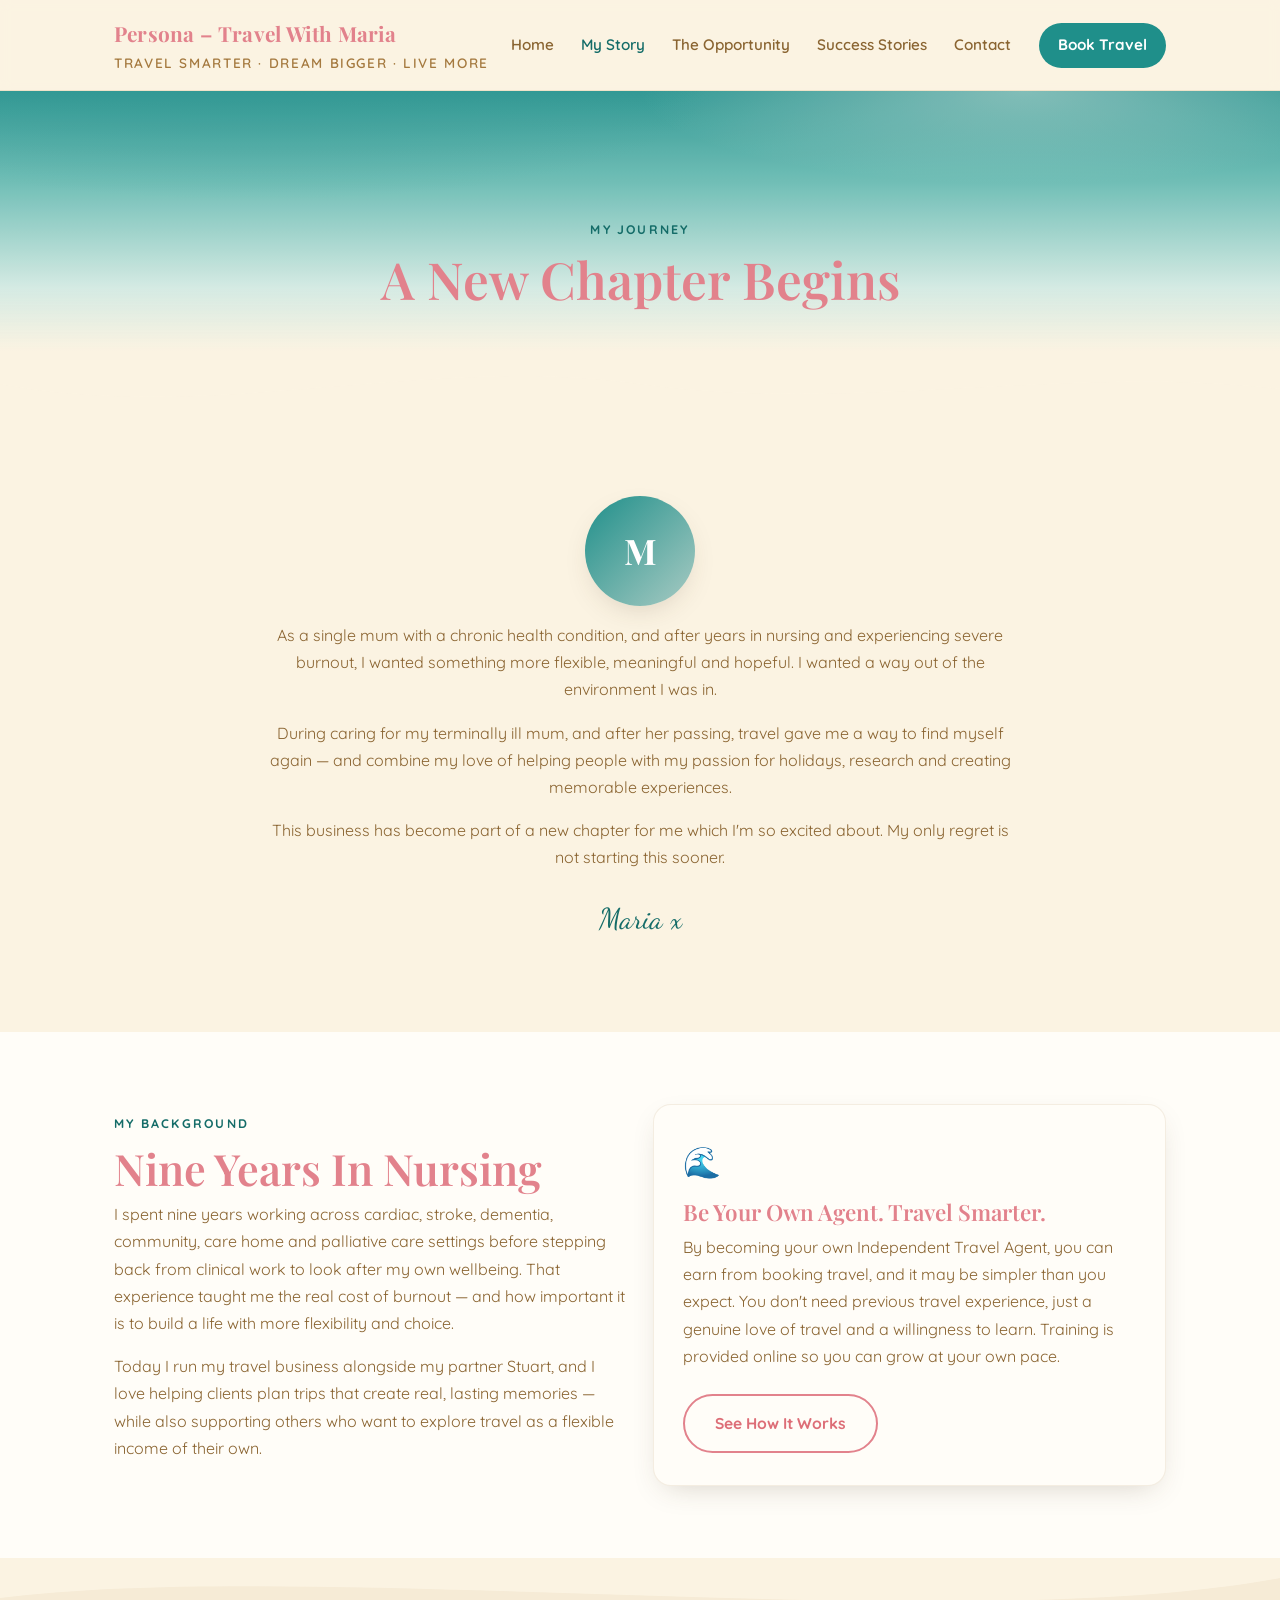
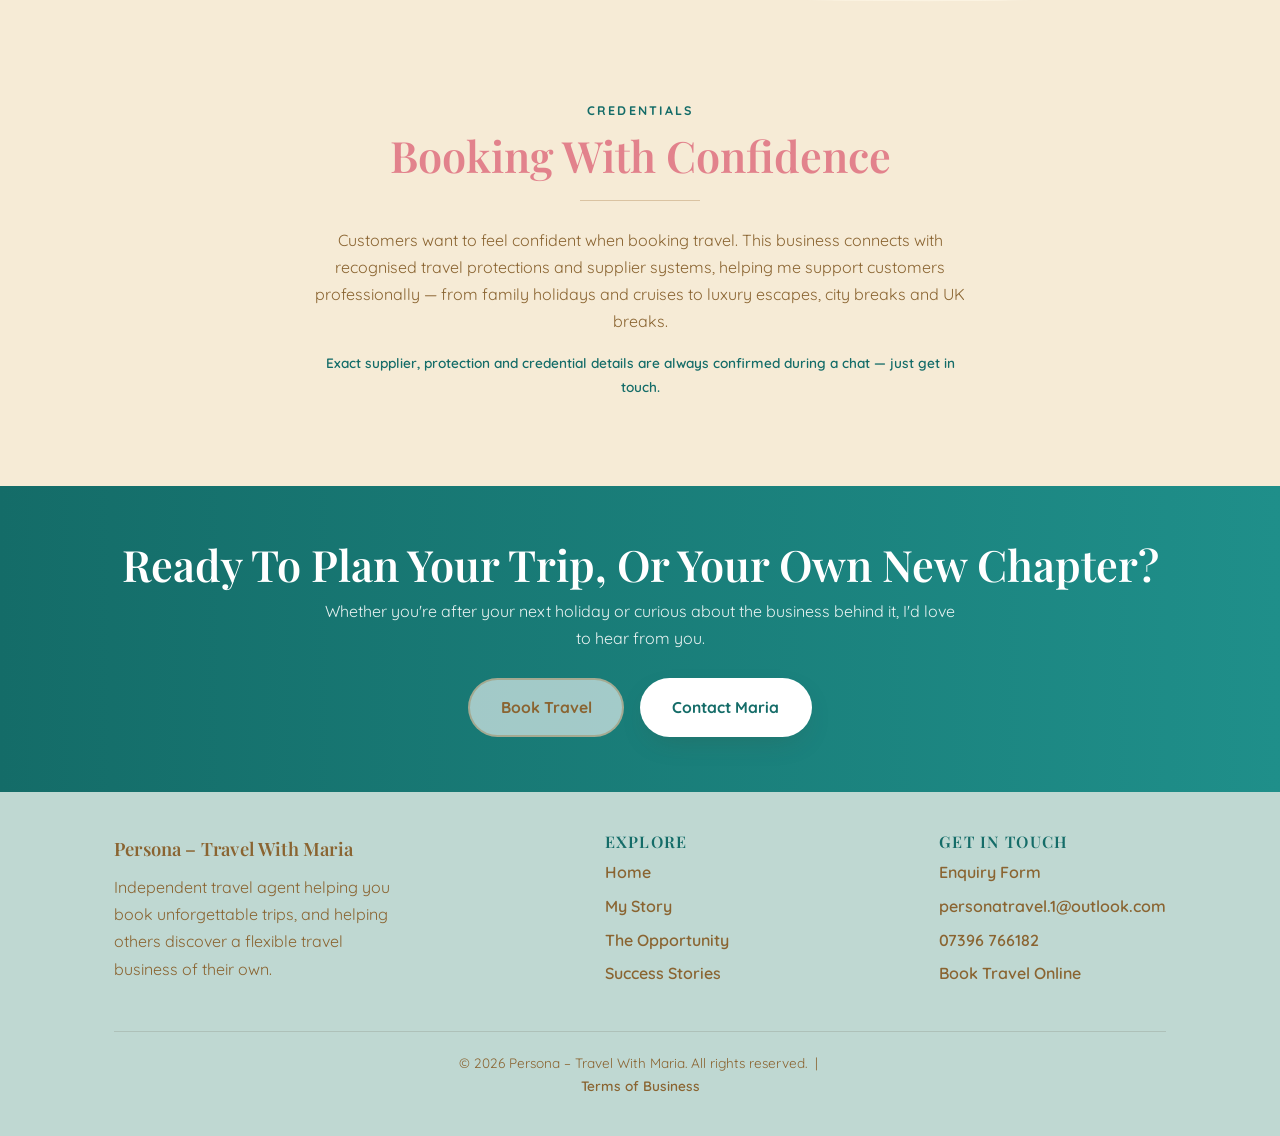
==== about.html @ ccc2c07b "Add files via upload" ====
<!DOCTYPE html>
<html lang="en">
<head>
<meta charset="UTF-8">
<meta name="viewport" content="width=device-width, initial-scale=1.0">
<title>My Story | Persona – Travel With Maria</title>
<meta name="description" content="From nursing and burnout to building a flexible travel business — read Maria's journey.">
<link rel="stylesheet" href="style.css">
</head>
<body>

<header class="site-header">
  <div class="nav-wrap">
    <a href="index.html" class="brand">Persona – Travel With Maria<span>Travel Smarter · Dream Bigger · Live More</span></a>
    <button class="nav-toggle" aria-label="Menu" onclick="document.querySelector('.main-nav').classList.toggle('open')">☰</button>
    <nav class="main-nav">
      <a href="index.html">Home</a>
      <a href="about.html" class="active">My Story</a>
      <a href="opportunity.html">The Opportunity</a>
      <a href="success-stories.html">Success Stories</a>
      <a href="contact.html">Contact</a>
      <a href="https://personatravelwithmaria.inteletravel.uk" target="_blank" rel="noopener" class="cta-link">Book Travel</a>
    </nav>
  </div>
</header>

<section class="hero" style="padding-bottom:2.5rem;">
  <div class="container hero-inner">
    <span class="eyebrow">My Journey</span>
    <h1 style="font-size:clamp(2.2rem,4.5vw,3.2rem);">A New Chapter Begins</h1>
  </div>
</section>

<div class="wave" aria-hidden="true">
  <svg viewBox="0 0 1200 70" preserveAspectRatio="none"><path d="M0,30 C200,70 400,0 600,30 C800,60 1000,10 1200,35 L1200,70 L0,70 Z" fill="#fbf3e2"/></svg>
</div>

<section class="section cream">
  <div class="container" style="max-width:800px;">
    <div class="avatar" style="width:110px;height:110px;font-size:2.2rem;">M</div>
    <p style="text-align:center;">As a single mum with a chronic health condition, and after years in nursing and experiencing severe burnout, I wanted something more flexible, meaningful and hopeful. I wanted a way out of the environment I was in.</p>
    <p style="text-align:center;">During caring for my terminally ill mum, and after her passing, travel gave me a way to find myself again — and combine my love of helping people with my passion for holidays, research and creating memorable experiences.</p>
    <p style="text-align:center;">This business has become part of a new chapter for me which I'm so excited about. My only regret is not starting this sooner.</p>
    <p class="script center" style="font-size:1.8rem;margin-top:1.5rem;">Maria x</p>
  </div>
</section>

<section class="section white">
  <div class="container">
    <div class="grid cols-2" style="align-items:center;">
      <div>
        <span class="eyebrow">My Background</span>
        <h2>Nine Years In Nursing</h2>
        <p>I spent nine years working across cardiac, stroke, dementia, community, care home and palliative care settings before stepping back from clinical work to look after my own wellbeing. That experience taught me the real cost of burnout — and how important it is to build a life with more flexibility and choice.</p>
        <p>Today I run my travel business alongside my partner Stuart, and I love helping clients plan trips that create real, lasting memories — while also supporting others who want to explore travel as a flexible income of their own.</p>
      </div>
      <div class="card">
        <span class="icon">🌊</span>
        <h3>Be Your Own Agent. Travel Smarter.</h3>
        <p>By becoming your own Independent Travel Agent, you can earn from booking travel, and it may be simpler than you expect. You don't need previous travel experience, just a genuine love of travel and a willingness to learn. Training is provided online so you can grow at your own pace.</p>
        <a href="opportunity.html" class="btn btn-outline" style="margin-top:.5rem;">See How It Works</a>
      </div>
    </div>
  </div>
</section>

<div class="wave" aria-hidden="true">
  <svg viewBox="0 0 1200 70" preserveAspectRatio="none"><path d="M0,40 C300,0 900,80 1200,20 L1200,70 L0,70 Z" fill="#f6ebd6"/></svg>
</div>

<section class="section soft">
  <div class="container center" style="max-width:700px;">
    <span class="eyebrow">Credentials</span>
    <h2>Booking With Confidence</h2>
    <hr class="divider">
    <p>Customers want to feel confident when booking travel. This business connects with recognised travel protections and supplier systems, helping me support customers professionally — from family holidays and cruises to luxury escapes, city breaks and UK breaks.</p>
    <p style="font-size:.85rem;color:var(--teal-deep);font-weight:600;">Exact supplier, protection and credential details are always confirmed during a chat — just get in touch.</p>
  </div>
</section>

<section class="strip">
  <h2>Ready To Plan Your Trip, Or Your Own New Chapter?</h2>
  <p>Whether you're after your next holiday or curious about the business behind it, I'd love to hear from you.</p>
  <div class="button-row">
    <a href="https://personatravelwithmaria.inteletravel.uk" target="_blank" rel="noopener" class="btn btn-ghost">Book Travel</a>
    <a href="contact.html" class="btn btn-primary" style="background:#fff;color:var(--teal-deep);">Contact Maria</a>
  </div>
</section>

<footer class="site-footer">
  <div class="container">
    <div class="foot-grid">
      <div>
        <a href="index.html" class="brand" style="font-size:1.15rem;">Persona – Travel With Maria</a>
        <p style="margin-top:.6rem;max-width:280px;">Independent travel agent helping you book unforgettable trips, and helping others discover a flexible travel business of their own.</p>
      </div>
      <div>
        <h4>Explore</h4>
        <a href="index.html">Home</a>
        <a href="about.html">My Story</a>
        <a href="opportunity.html">The Opportunity</a>
        <a href="success-stories.html">Success Stories</a>
      </div>
      <div>
        <h4>Get In Touch</h4>
        <a href="contact.html">Enquiry Form</a>
        <a href="mailto:personatravel.1@outlook.com">personatravel.1@outlook.com</a>
        <a href="tel:+447396766182">07396 766182</a>
        <a href="https://personatravelwithmaria.inteletravel.uk" target="_blank" rel="noopener">Book Travel Online</a>
      </div>
    </div>
    <div class="foot-bottom">
      &copy; <span id="year"></span> Persona – Travel With Maria. All rights reserved. &nbsp;|&nbsp; <a href="terms.html">Terms of Business</a>
    </div>
  </div>
</footer>
<script>document.getElementById('year').textContent = new Date().getFullYear();</script>
</body>
</html>
---- style.css ----
/* ============================================
   Persona – Travel With Maria
   Shared stylesheet
   ============================================ */

@import url('https://fonts.googleapis.com/css2?family=Playfair+Display:ital,wght@0,500;0,600;0,700;1,500&family=Quicksand:wght@400;500;600;700&family=Dancing+Script:wght@600;700&display=swap');

:root{
  --cream: #fbf3e2;
  --cream-soft: #f6ebd6;
  --white: #fffdf8;
  --coral: #e2828c;
  --coral-deep: #dd6e77;
  --gold: #a5793f;
  --gold-dark: #8a6431;
  --sage: #bfd8d2;
  --sage-deep: #a9cbc3;
  --teal: #1f8f8a;
  --teal-deep: #146c68;
  --ink: #4a3c29;
  --shadow: 0 10px 30px -12px rgba(74,60,41,0.25);
  --radius: 18px;
}

*{ box-sizing: border-box; }

html{ scroll-behavior: smooth; }

body{
  margin: 0;
  font-family: 'Quicksand', sans-serif;
  color: var(--ink);
  background: var(--cream);
  line-height: 1.7;
  -webkit-font-smoothing: antialiased;
}

h1,h2,h3,h4{
  font-family: 'Playfair Display', serif;
  color: var(--coral);
  font-weight: 600;
  margin: 0 0 .5rem;
  line-height: 1.15;
}

h1{ font-size: clamp(2.4rem, 5vw, 4rem); }
h2{ font-size: clamp(1.9rem, 4vw, 2.7rem); }
h3{ font-size: 1.4rem; }

p{ margin: 0 0 1rem; color: var(--gold-dark); }

a{ color: inherit; }

.script{
  font-family: 'Dancing Script', cursive;
  color: var(--teal-deep);
}

.eyebrow{
  text-transform: uppercase;
  letter-spacing: .18em;
  font-size: .78rem;
  font-weight: 700;
  color: var(--teal-deep);
  display: block;
  margin-bottom: .6rem;
}

.container{
  max-width: 1100px;
  margin: 0 auto;
  padding: 0 1.5rem;
}

.section{
  padding: 4.5rem 0;
}
.section.tight{ padding: 3rem 0; }
.section.cream{ background: var(--cream); }
.section.soft{ background: var(--cream-soft); }
.section.white{ background: var(--white); }

.center{ text-align: center; }

.divider{
  border: none;
  border-top: 1px solid rgba(165,121,63,0.35);
  width: 120px;
  margin: 1.2rem auto 1.6rem;
  position: relative;
}
.divider.left{ margin-left: 0; }
.divider::after{
  content: "✦";
  position: absolute;
  top: -11px; left: 50%;
  transform: translateX(-50%);
  background: inherit;
  color: var(--gold);
  font-size: .8rem;
  padding: 0 .4rem;
}
.section.cream .divider::after{ background: var(--cream); }
.section.soft .divider::after{ background: var(--cream-soft); }
.section.white .divider::after{ background: var(--white); }

/* ---------- Wave divider (signature motif) ---------- */
.wave{
  display:block;
  width: 100%;
  height: 70px;
  line-height: 0;
}
.wave svg{ width:100%; height:100%; display:block; }

/* ---------- Header / Nav ---------- */
header.site-header{
  position: sticky;
  top: 0;
  z-index: 100;
  background: rgba(251,243,226,0.92);
  backdrop-filter: blur(6px);
  border-bottom: 1px solid rgba(165,121,63,0.15);
}
.nav-wrap{
  max-width: 1100px;
  margin: 0 auto;
  padding: 1rem 1.5rem;
  display: flex;
  align-items: center;
  justify-content: space-between;
  gap: 1rem;
}
.brand{
  font-family: 'Playfair Display', serif;
  color: var(--coral);
  font-size: 1.3rem;
  font-weight: 700;
  text-decoration: none;
  letter-spacing: .01em;
}
.brand span{ color: var(--gold); font-family:'Quicksand',sans-serif; font-weight:600; font-size:.85rem; display:block; letter-spacing:.12em; text-transform:uppercase;}
nav.main-nav{
  display: flex;
  align-items: center;
  gap: 1.7rem;
  flex-wrap: wrap;
}
nav.main-nav a{
  text-decoration: none;
  font-weight: 600;
  font-size: .95rem;
  color: var(--gold-dark);
  position: relative;
  padding: .2rem 0;
}
nav.main-nav a:hover, nav.main-nav a.active{ color: var(--teal-deep); }
nav.main-nav a.cta-link{
  background: var(--teal);
  color: #fff !important;
  padding: .6rem 1.2rem;
  border-radius: 999px;
  font-weight: 700;
}
nav.main-nav a.cta-link:hover{ background: var(--teal-deep); }

.nav-toggle{ display:none; }

/* ---------- Hero ---------- */
.hero{
  position: relative;
  padding: 5.5rem 0 4rem;
  background: linear-gradient(180deg, #eaf6f4 0%, var(--cream) 70%);
  overflow: hidden;
  text-align: center;
}
.hero::before{
  content:"";
  position:absolute; inset:0 0 auto 0; height: 260px;
  background:
    radial-gradient(60% 70% at 20% 0%, rgba(31,143,138,0.35), transparent 60%),
    radial-gradient(50% 60% at 80% 0%, rgba(191,216,210,0.55), transparent 60%),
    linear-gradient(180deg, #1f8f8a 0%, #63b9b1 35%, #cfe9e3 75%, rgba(251,243,226,0) 100%);
  opacity: .9;
}
.hero-inner{ position: relative; z-index: 2; max-width: 780px; margin: 0 auto; padding-top: 2.5rem;}
.hero .eyebrow{ color: var(--teal-deep); }
.hero h1{ margin-bottom: .3rem; }
.hero .sub{
  font-family: 'Quicksand', sans-serif;
  color: var(--gold-dark);
  font-size: 1.25rem;
  font-weight: 600;
  margin: 1rem 0 2rem;
}
.button-row{
  display: flex;
  gap: 1rem;
  justify-content: center;
  flex-wrap: wrap;
}

/* ---------- Buttons ---------- */
.btn{
  display: inline-block;
  padding: .9rem 1.9rem;
  border-radius: 999px;
  font-weight: 700;
  text-decoration: none;
  font-size: .98rem;
  border: 2px solid transparent;
  transition: transform .15s ease, box-shadow .15s ease, background .15s ease;
  cursor: pointer;
}
.btn:hover{ transform: translateY(-2px); }
.btn-primary{ background: var(--teal); color: #fff; box-shadow: var(--shadow); }
.btn-primary:hover{ background: var(--teal-deep); }
.btn-outline{ background: transparent; border-color: var(--coral); color: var(--coral-deep); }
.btn-outline:hover{ background: var(--coral); color: #fff; }
.btn-ghost{ background: rgba(255,255,255,0.6); border-color: rgba(165,121,63,.4); color: var(--gold-dark); }

/* ---------- Cards / Grids ---------- */
.grid{
  display: grid;
  gap: 1.6rem;
}
.grid.cols-2{ grid-template-columns: repeat(2, 1fr); }
.grid.cols-3{ grid-template-columns: repeat(3, 1fr); }
.grid.cols-4{ grid-template-columns: repeat(4, 1fr); }

.card{
  background: var(--white);
  border-radius: var(--radius);
  padding: 2rem 1.8rem;
  box-shadow: var(--shadow);
  border: 1px solid rgba(165,121,63,.12);
}
.card h3{ color: var(--coral); }
.card .icon{ font-size: 1.9rem; display:block; margin-bottom: .7rem; }

.pill{
  display:inline-block;
  background: var(--cream-soft);
  color: var(--gold-dark);
  border: 1px solid rgba(165,121,63,.3);
  border-radius: 999px;
  padding: .5rem 1.1rem;
  font-weight: 600;
  font-size: .92rem;
  margin: .25rem;
}

.avatar{
  width: 76px; height: 76px;
  border-radius: 50%;
  background: linear-gradient(135deg, var(--teal), var(--sage-deep));
  color: #fff;
  display:flex; align-items:center; justify-content:center;
  font-family:'Playfair Display',serif;
  font-size: 1.6rem;
  font-weight: 700;
  margin: 0 auto 1rem;
  box-shadow: var(--shadow);
}

/* ---------- Banner strips ---------- */
.strip{
  background: linear-gradient(90deg, var(--teal-deep), var(--teal));
  color: #fff;
  text-align: center;
  padding: 3.4rem 1.5rem;
}
.strip h2{ color: #fff; }
.strip p{ color: rgba(255,255,255,.9); max-width: 640px; margin: 0 auto 1.6rem; }

.sage-band{ background: var(--sage); height: 60px; }

/* ---------- FAQ ---------- */
details.faq{
  background: var(--white);
  border-radius: 14px;
  padding: 1.1rem 1.4rem;
  margin-bottom: .9rem;
  border: 1px solid rgba(165,121,63,.15);
  box-shadow: var(--shadow);
}
details.faq summary{
  cursor: pointer;
  font-weight: 700;
  color: var(--coral-deep);
  font-family:'Playfair Display',serif;
  font-size: 1.05rem;
  list-style: none;
}
details.faq summary::-webkit-details-marker{ display:none; }
details.faq summary::after{
  content: "+";
  float: right;
  color: var(--teal);
  font-weight: 700;
  font-size: 1.2rem;
}
details.faq[open] summary::after{ content: "–"; }
details.faq p{ margin-top: .8rem; }

/* ---------- Testimonial ---------- */
.testimonial{
  background: var(--white);
  border-radius: var(--radius);
  padding: 2.2rem;
  box-shadow: var(--shadow);
  border: 1px solid rgba(165,121,63,.12);
}
.testimonial h3{ font-family:'Dancing Script',cursive; font-size:1.9rem; color: var(--gold); margin-bottom: .4rem;}
.testimonial p{ font-size: .97rem; }

/* ---------- Footer ---------- */
footer.site-footer{
  background: var(--sage);
  padding: 2.6rem 0 2rem;
  color: var(--gold-dark);
}
footer.site-footer .foot-grid{
  display:flex; flex-wrap:wrap; gap: 2rem; justify-content: space-between; align-items:flex-start;
}
footer.site-footer h4{ color: var(--teal-deep); font-size:1rem; text-transform:uppercase; letter-spacing:.08em; }
footer.site-footer a{ text-decoration:none; color: var(--gold-dark); display:block; margin-bottom:.4rem; font-weight:600;}
footer.site-footer a:hover{ color: var(--teal-deep); }
.foot-bottom{
  text-align:center;
  margin-top: 2rem;
  padding-top: 1.2rem;
  border-top: 1px solid rgba(74,60,41,.15);
  font-size: .85rem;
}
.foot-bottom a{ display:inline; color: var(--teal-deep); }

/* ---------- Forms ---------- */
form.enquiry{
  background: var(--white);
  border-radius: var(--radius);
  padding: 2.4rem;
  box-shadow: var(--shadow);
  border: 1px solid rgba(165,121,63,.12);
  max-width: 640px;
  margin: 0 auto;
}
.field{ margin-bottom: 1.3rem; }
.field label{
  display:block;
  font-weight: 700;
  color: var(--gold-dark);
  margin-bottom: .4rem;
  font-size: .92rem;
}
.field input, .field select, .field textarea{
  width: 100%;
  padding: .8rem 1rem;
  border-radius: 10px;
  border: 1.5px solid rgba(165,121,63,.35);
  background: var(--cream-soft);
  font-family: 'Quicksand', sans-serif;
  font-size: .97rem;
  color: var(--ink);
}
.field textarea{ min-height: 130px; resize: vertical; }
.field input:focus, .field select:focus, .field textarea:focus{
  outline: 3px solid rgba(31,143,138,.35);
  border-color: var(--teal);
}
.contact-info{
  display:flex; gap: 1.4rem; flex-wrap: wrap; justify-content:center; margin: 1.6rem 0 2.6rem;
}
.contact-info .item{
  background: var(--white);
  border-radius: 14px;
  padding: 1.1rem 1.6rem;
  box-shadow: var(--shadow);
  font-weight: 700;
  color: var(--teal-deep);
  text-decoration: none;
  border: 1px solid rgba(165,121,63,.12);
}
.contact-info .item span{ display:block; color: var(--gold-dark); font-weight:600; font-size:.8rem; text-transform:uppercase; letter-spacing:.06em; }

/* ---------- Terms page ---------- */
.legal h2{ margin-top: 2.2rem; font-size: 1.35rem; }
.legal ul{ color: var(--gold-dark); }
.legal p, .legal li{ color: var(--gold-dark); }
.legal .meta{ color: var(--teal-deep); font-weight: 700; }

/* ---------- Responsive ---------- */
@media (max-width: 860px){
  .grid.cols-2, .grid.cols-3, .grid.cols-4{ grid-template-columns: 1fr; }
  .contact-info{ flex-direction: column; align-items: stretch; }
}
@media (max-width: 720px){
  nav.main-nav{
    position: fixed; inset: 64px 0 auto auto;
    flex-direction: column;
    background: var(--cream);
    width: 220px;
    padding: 1.2rem;
    border-radius: 0 0 0 14px;
    box-shadow: var(--shadow);
    align-items: flex-start;
    transform: translateX(110%);
    transition: transform .25s ease;
  }
  nav.main-nav.open{ transform: translateX(0); }
  .nav-toggle{
    display:block;
    background:none; border:none; font-size:1.6rem; color:var(--coral); cursor:pointer;
  }
}
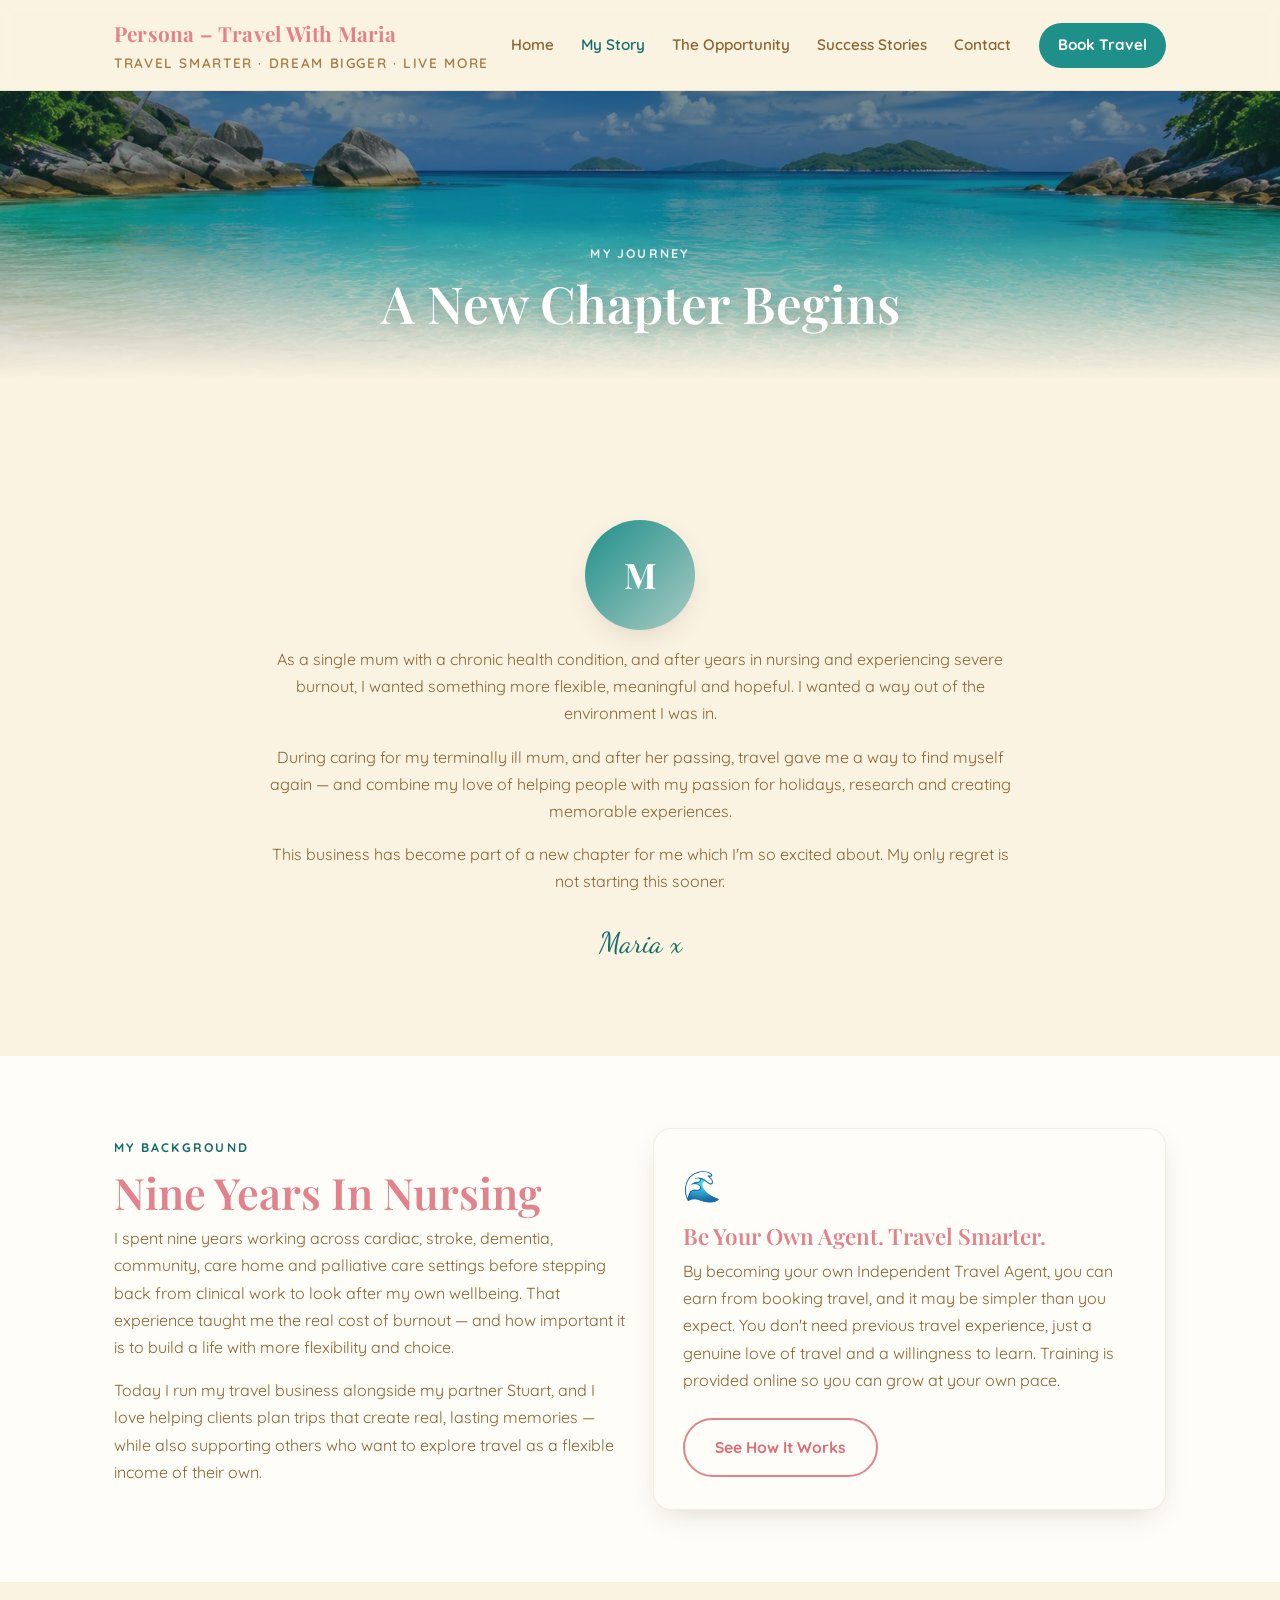
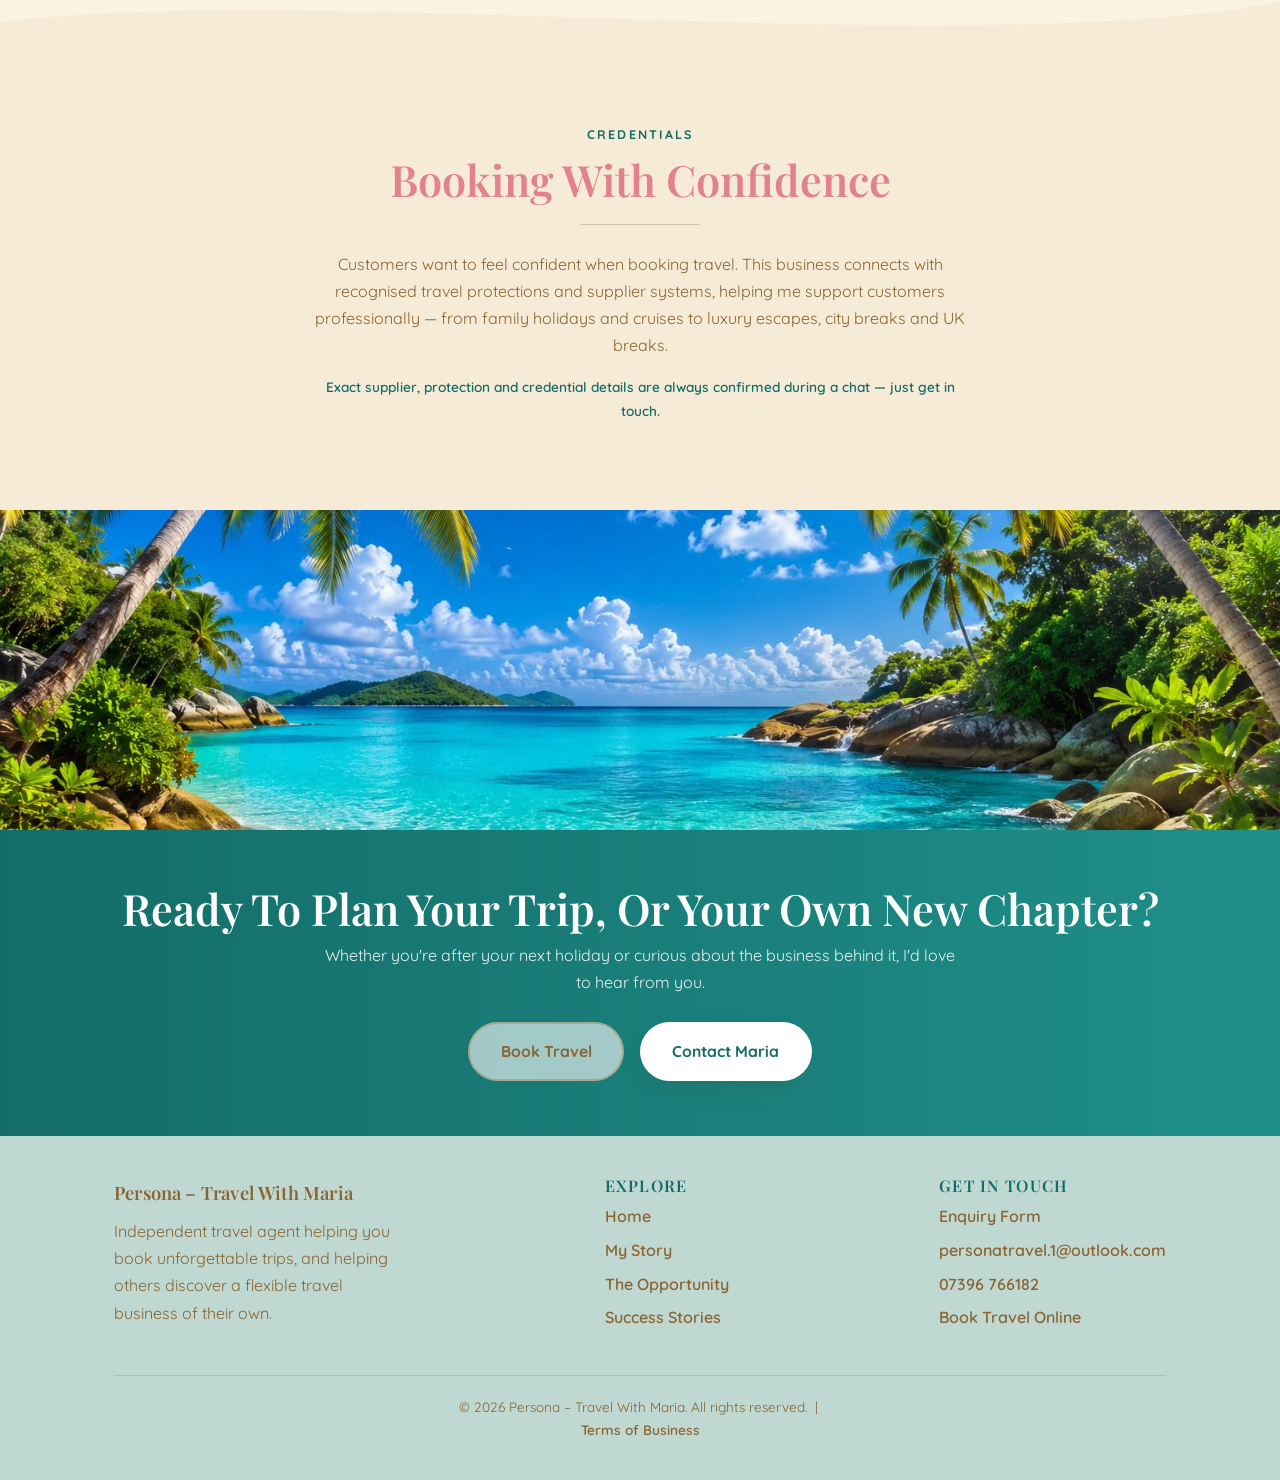
==== commit 784b63e0: "Add files via upload" ====
--- a/about.html
+++ b/about.html
@@ -24,7 +24,7 @@
   </div>
 </header>
 
-<section class="hero" style="padding-bottom:2.5rem;">
+<section class="hero photo" style="padding-bottom:2.5rem;background-image:url('images/beach-cove-rocks.jpg');">
   <div class="container hero-inner">
     <span class="eyebrow">My Journey</span>
     <h1 style="font-size:clamp(2.2rem,4.5vw,3.2rem);">A New Chapter Begins</h1>
@@ -78,6 +78,8 @@
   </div>
 </section>
 
+<img src="images/beach-palm-frame.jpg" alt="Palm trees framing a turquoise cove" style="width:100%;height:320px;object-fit:cover;display:block;">
+
 <section class="strip">
   <h2>Ready To Plan Your Trip, Or Your Own New Chapter?</h2>
   <p>Whether you're after your next holiday or curious about the business behind it, I'd love to hear from you.</p>
--- a/style.css
+++ b/style.css
@@ -193,6 +193,39 @@
   font-weight: 600;
   margin: 1rem 0 2rem;
 }
+
+/* ---------- Photo hero variant ---------- */
+.hero.photo{
+  background-size: cover;
+  background-position: center;
+  padding: 7rem 0 5.5rem;
+}
+.hero.photo::before{
+  background: linear-gradient(180deg, rgba(20,60,58,.55) 0%, rgba(20,60,58,.45) 45%, rgba(251,243,226,0.97) 100%);
+  height: 100%;
+  opacity: 1;
+}
+.hero.photo .eyebrow{ color: #eaf6f4; }
+.hero.photo h1{ color: #fff; text-shadow: 0 2px 18px rgba(0,0,0,.25); }
+.hero.photo .sub{ color: #fdf8ea; }
+
+/* ---------- Full-bleed photo banner (mid page) ---------- */
+.photo-banner{
+  position: relative;
+  background-size: cover;
+  background-position: center;
+  padding: 4.5rem 1.5rem;
+  text-align: center;
+  color: #fff;
+}
+.photo-banner::before{
+  content:"";
+  position:absolute; inset:0;
+  background: linear-gradient(90deg, rgba(20,60,58,.72), rgba(31,143,138,.42));
+}
+.photo-banner > *{ position: relative; z-index: 2; }
+.photo-banner h2{ color: #fff; text-shadow: 0 2px 14px rgba(0,0,0,.25); }
+.photo-banner p{ color: rgba(255,255,255,.92); max-width: 640px; margin: 0 auto 1.5rem; }
 .button-row{
   display: flex;
   gap: 1rem;
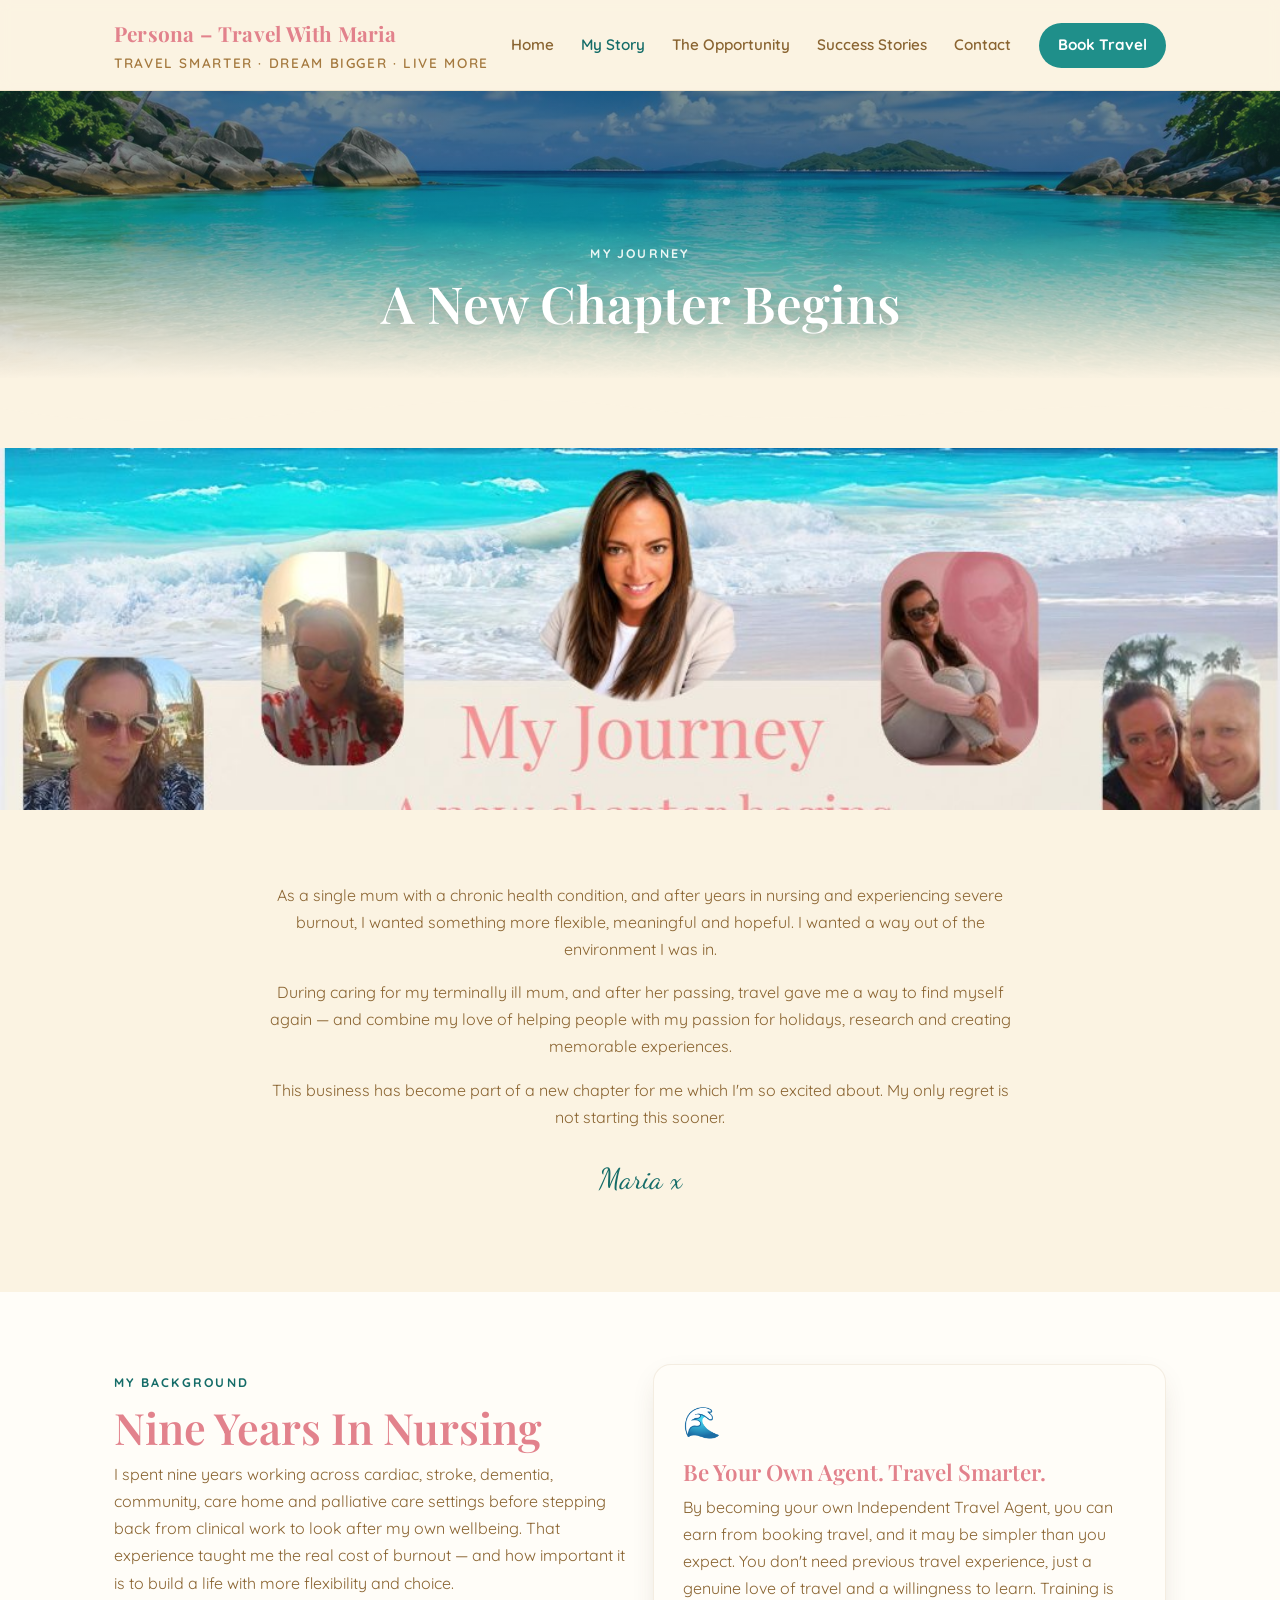
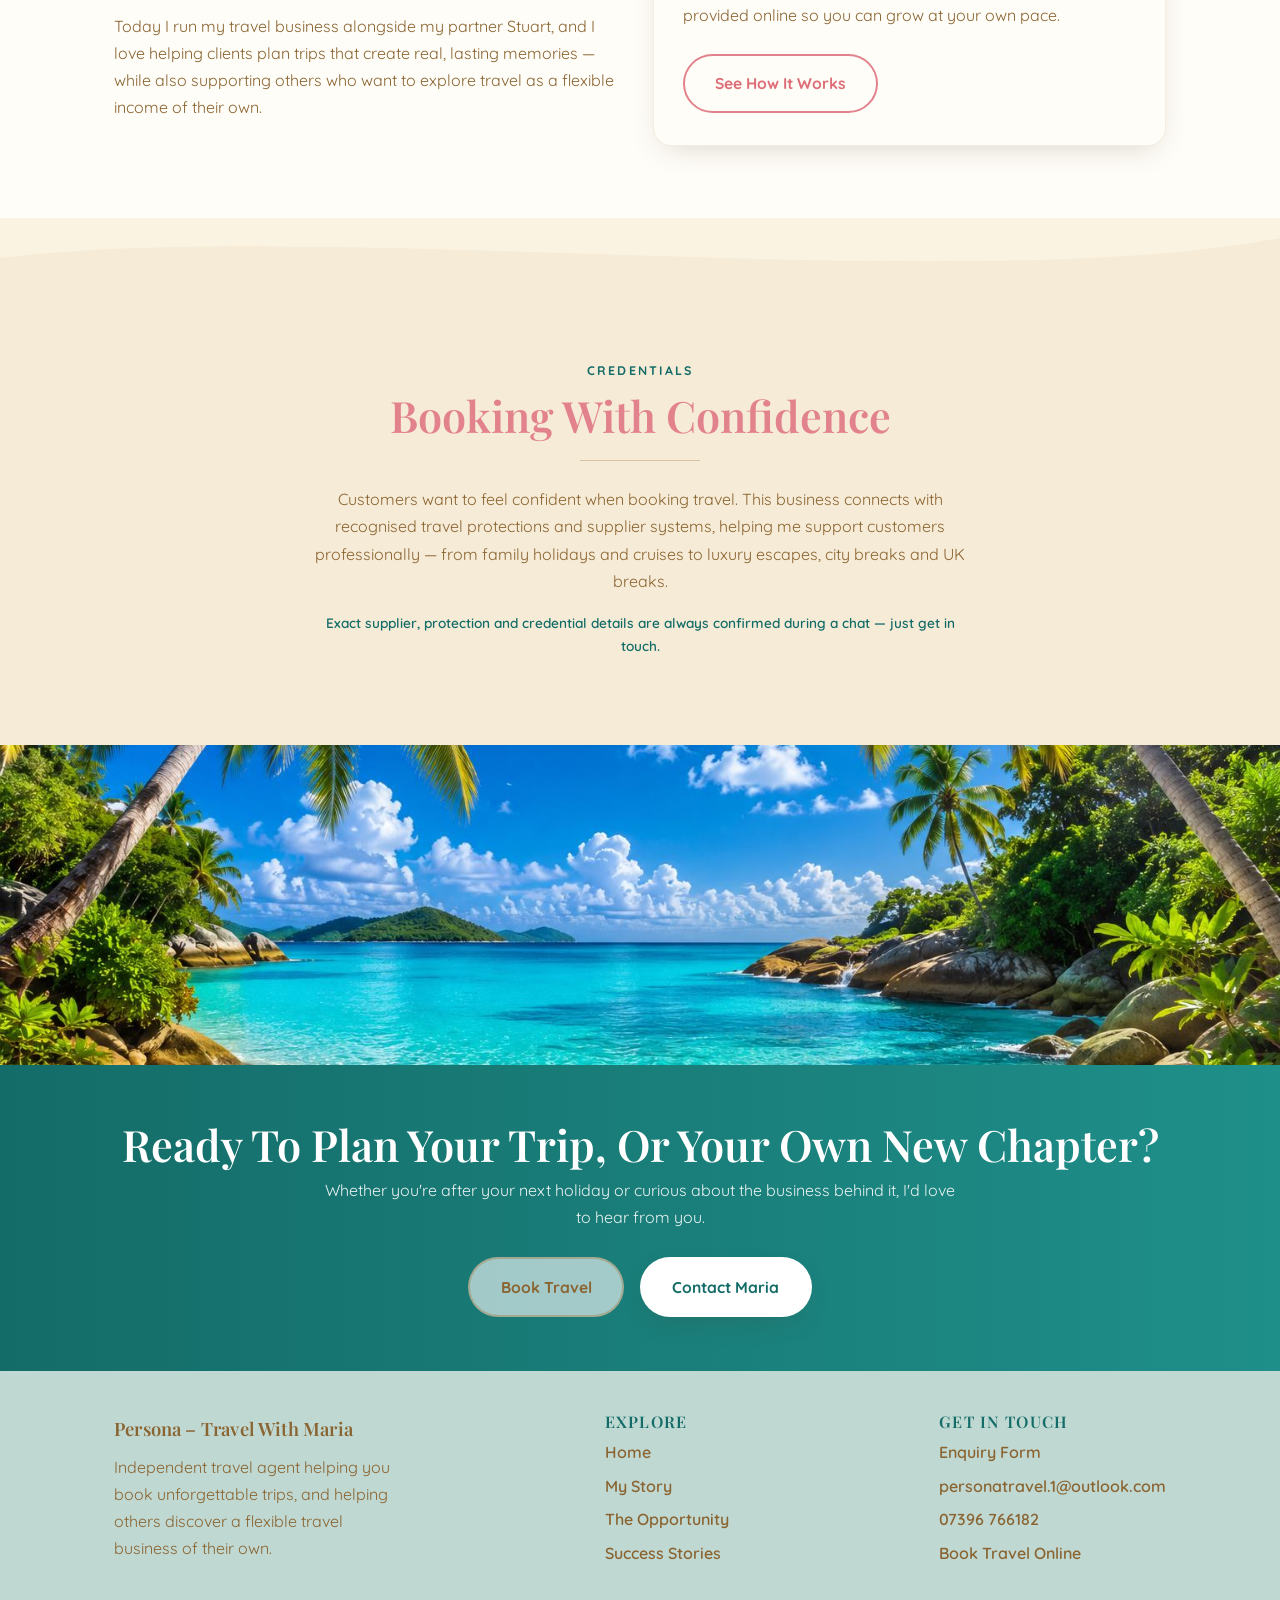
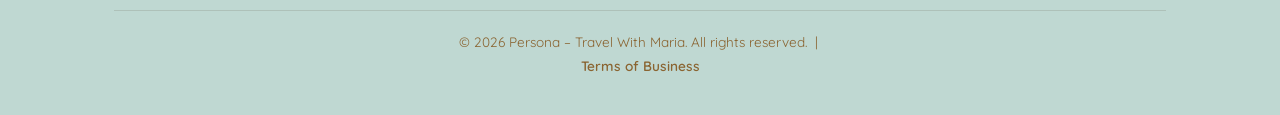
==== commit d8a989da: "Add files via upload" ====
--- a/about.html
+++ b/about.html
@@ -35,9 +35,10 @@
   <svg viewBox="0 0 1200 70" preserveAspectRatio="none"><path d="M0,30 C200,70 400,0 600,30 C800,60 1000,10 1200,35 L1200,70 L0,70 Z" fill="#fbf3e2"/></svg>
 </div>
 
+<img src="images/maria-journey-strip.jpg" alt="Maria on various travels" style="width:100%;height:auto;display:block;">
+
 <section class="section cream">
   <div class="container" style="max-width:800px;">
-    <div class="avatar" style="width:110px;height:110px;font-size:2.2rem;">M</div>
     <p style="text-align:center;">As a single mum with a chronic health condition, and after years in nursing and experiencing severe burnout, I wanted something more flexible, meaningful and hopeful. I wanted a way out of the environment I was in.</p>
     <p style="text-align:center;">During caring for my terminally ill mum, and after her passing, travel gave me a way to find myself again — and combine my love of helping people with my passion for holidays, research and creating memorable experiences.</p>
     <p style="text-align:center;">This business has become part of a new chapter for me which I'm so excited about. My only regret is not starting this sooner.</p>
--- a/style.css
+++ b/style.css
@@ -294,6 +294,16 @@
   font-weight: 700;
   margin: 0 auto 1rem;
   box-shadow: var(--shadow);
+}
+.avatar-photo{
+  width: 108px; height: 108px;
+  border-radius: 22px;
+  object-fit: cover;
+  display: block;
+  margin: 0 auto 1rem;
+  box-shadow: var(--shadow);
+  border: 3px solid var(--white);
+  background: var(--cream-soft);
 }
 
 /* ---------- Banner strips ---------- */
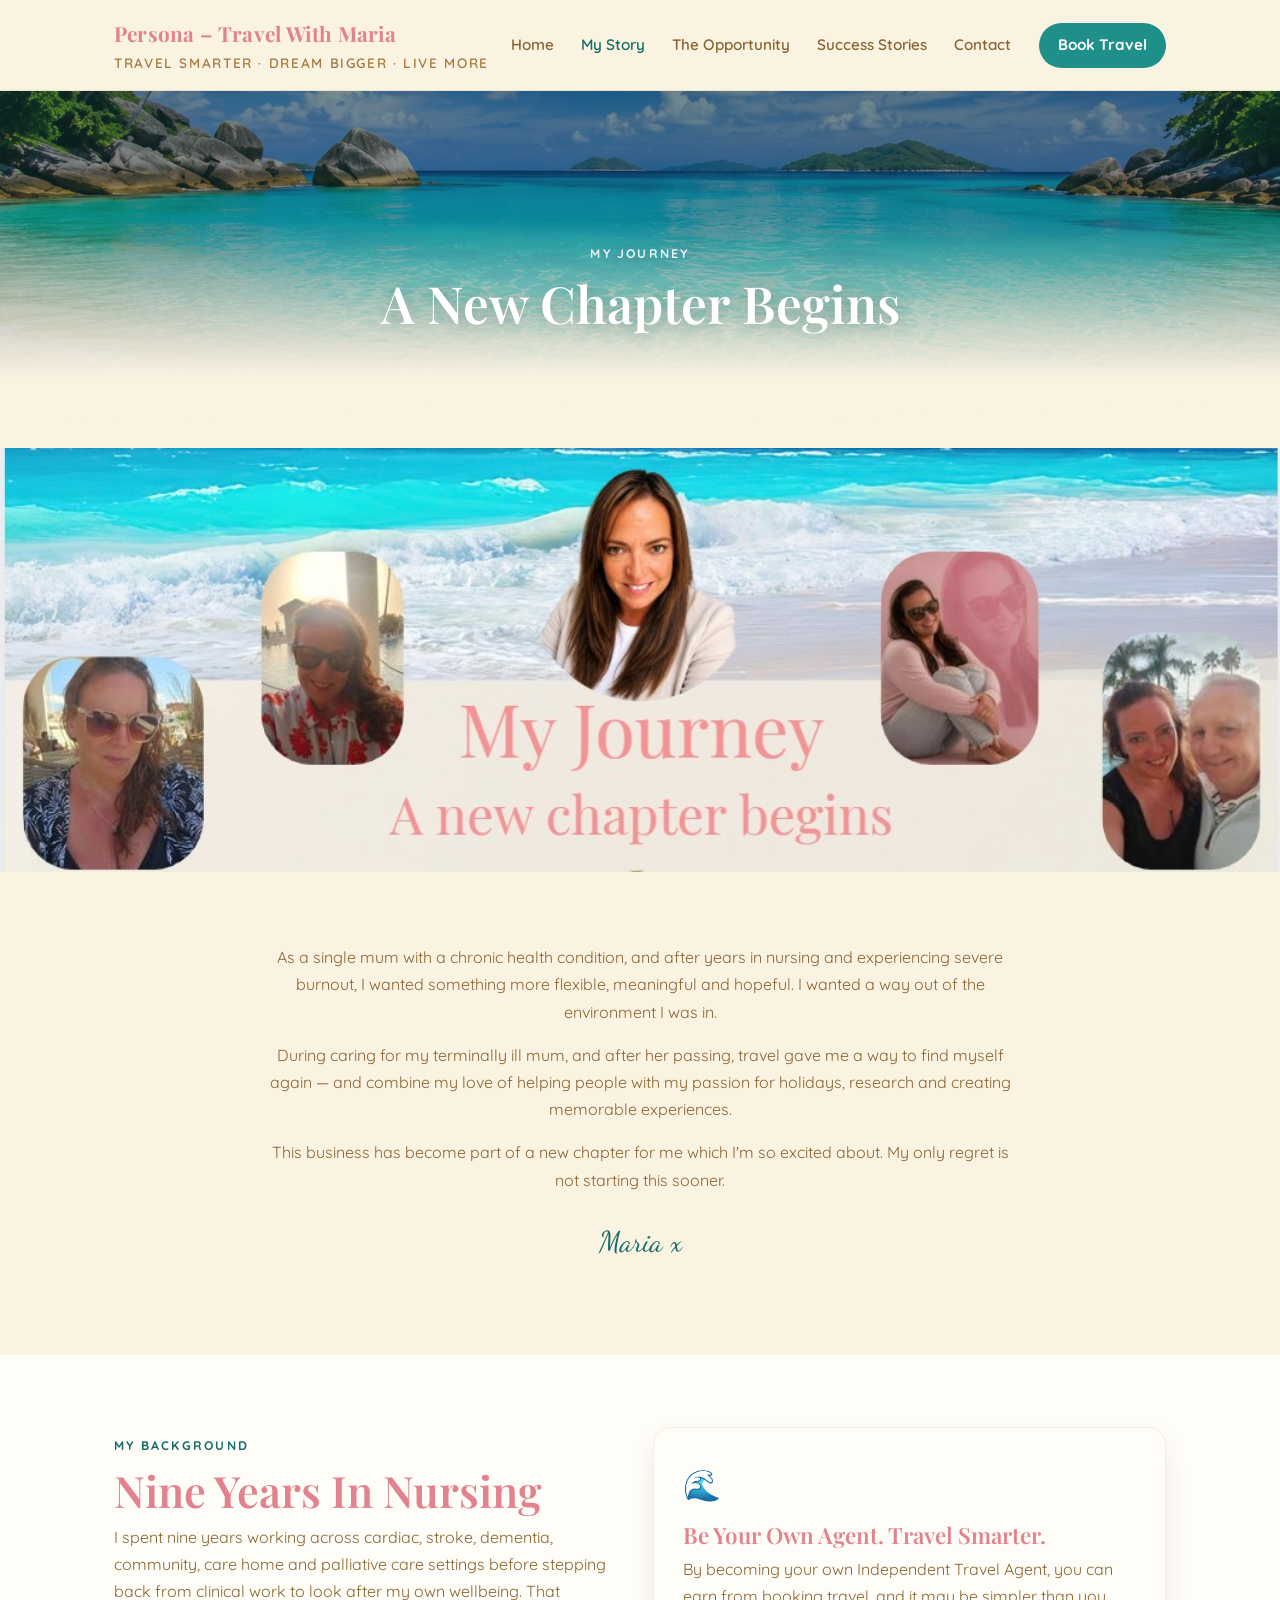
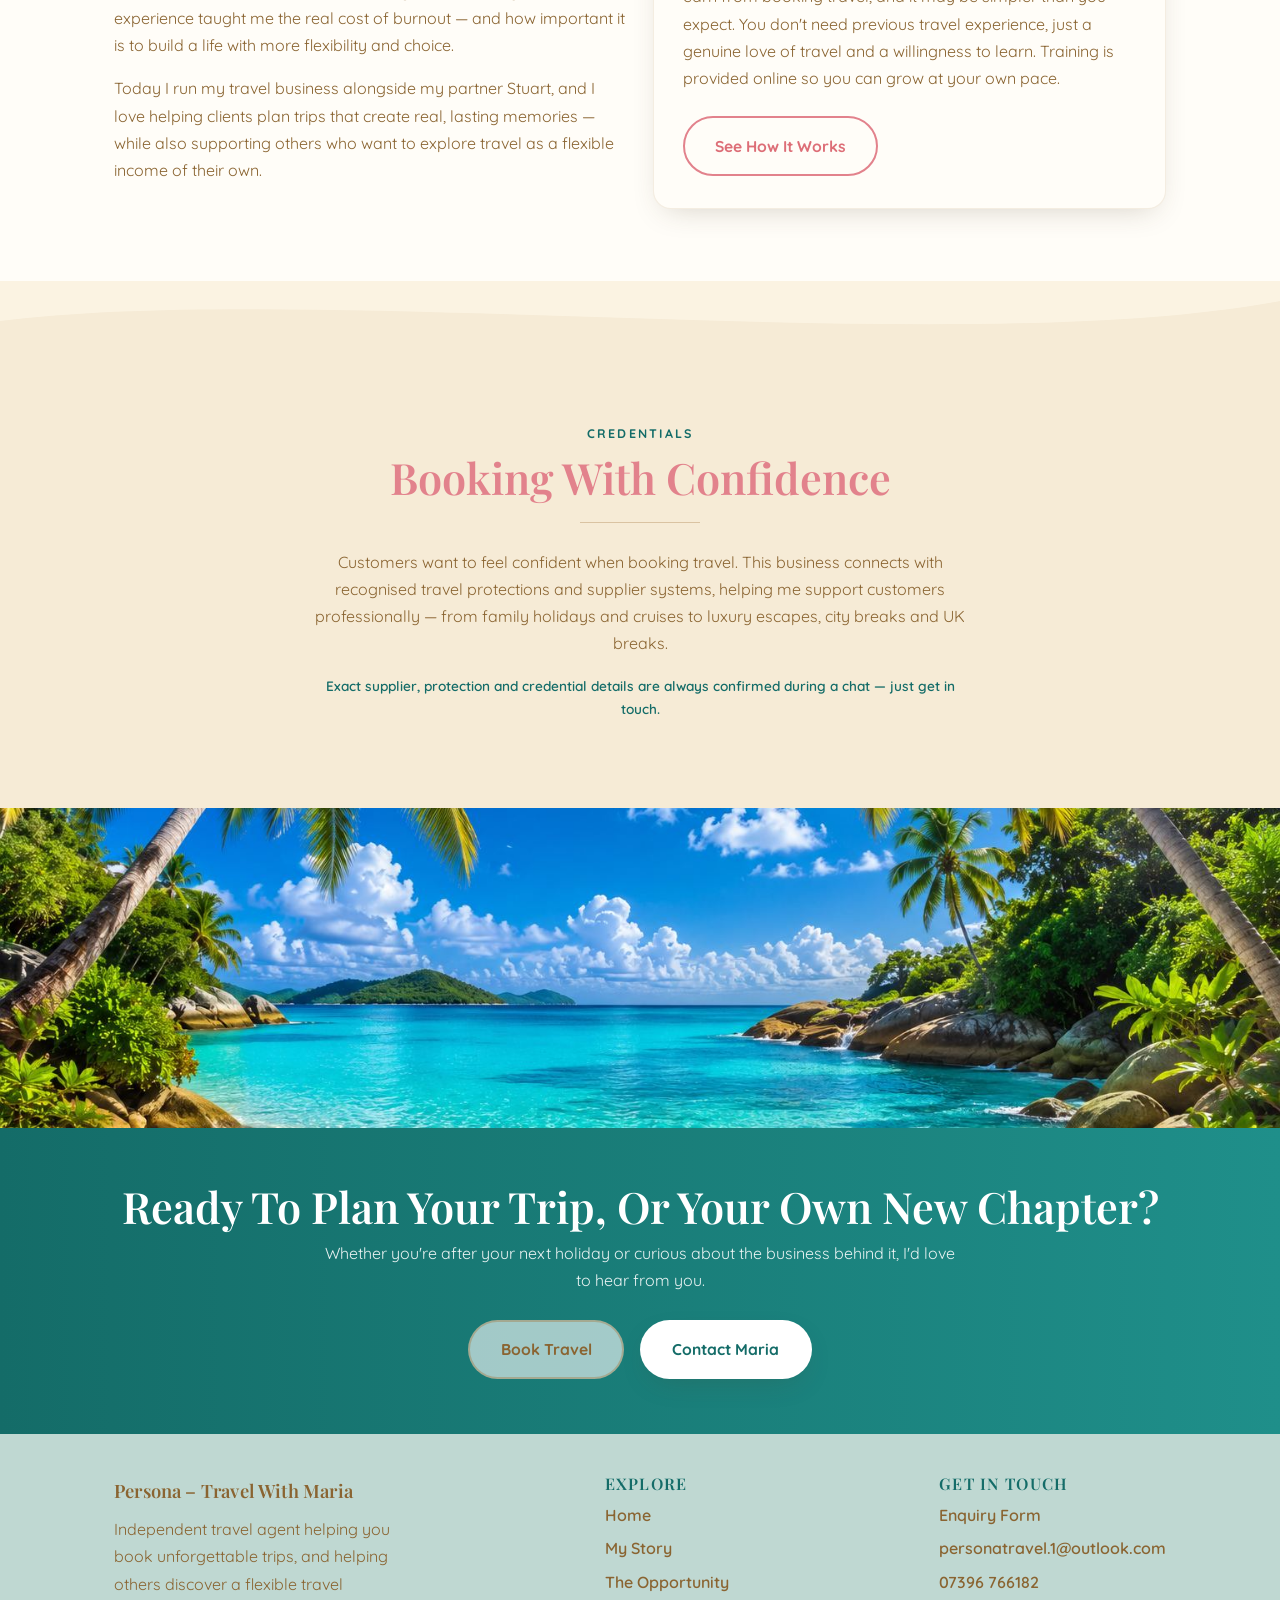
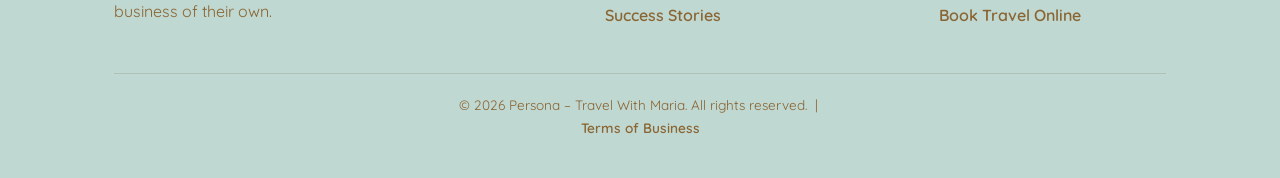
==== commit 1160fcee: "Add files via upload" ====
--- a/about.html
+++ b/about.html
@@ -6,6 +6,15 @@
 <title>My Story | Persona – Travel With Maria</title>
 <meta name="description" content="From nursing and burnout to building a flexible travel business — read Maria's journey.">
 <link rel="stylesheet" href="style.css">
+<meta property="og:type" content="website">
+<meta property="og:title" content="My Story | Persona – Travel With Maria">
+<meta property="og:description" content="From nursing and burnout to building a flexible travel business — read Maria's journey.">
+<meta property="og:image" content="https://personatravelwithmaria.github.io/Persona-travel-with-maria/images/beach-cove-rocks.jpg">
+<meta property="og:url" content="https://personatravelwithmaria.github.io/Persona-travel-with-maria/about.html">
+<meta name="twitter:card" content="summary_large_image">
+<meta name="twitter:title" content="My Story | Persona – Travel With Maria">
+<meta name="twitter:description" content="From nursing and burnout to building a flexible travel business — read Maria's journey.">
+<meta name="twitter:image" content="https://personatravelwithmaria.github.io/Persona-travel-with-maria/images/beach-cove-rocks.jpg">
 </head>
 <body>
 
@@ -35,7 +44,7 @@
   <svg viewBox="0 0 1200 70" preserveAspectRatio="none"><path d="M0,30 C200,70 400,0 600,30 C800,60 1000,10 1200,35 L1200,70 L0,70 Z" fill="#fbf3e2"/></svg>
 </div>
 
-<img src="images/maria-journey-strip.jpg" alt="Maria on various travels" style="width:100%;height:auto;display:block;">
+<img src="images/maria-journey-strip.jpg" alt="Maria on various travels" style="width:100%;max-width:1400px;height:auto;display:block;margin:0 auto;">
 
 <section class="section cream">
   <div class="container" style="max-width:800px;">
